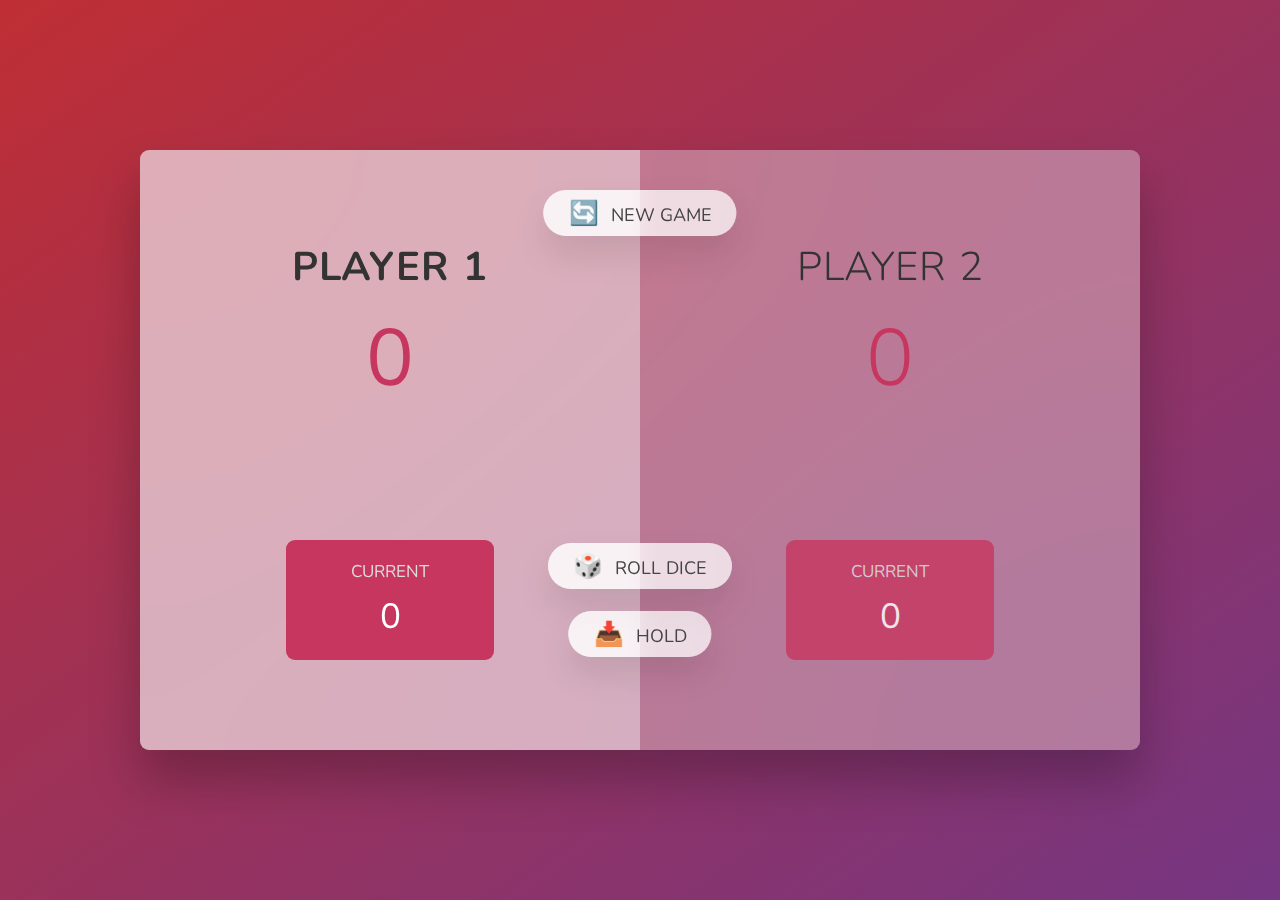
==== no-js.html @ 66d28e91 "First version of the game !" ====
<!DOCTYPE html>
<html lang="en">
  <head>
    <meta charset="UTF-8" />
    <link rel="stylesheet" href="style.css" />
    <title>NO JAVA SCRIPT ENABLED</title>
    <style>
      .container {
        position: absolute;
        top: 38%;
        text-align: center;
        left: 33%;
      }

      .alert,
      .subalert {
        display: block;
        font-size: 5rem;
      }

      .alert {
        margin-bottom: -5.8rem; /* Adjust as needed */
        color: #f0e5d8;
        display: block ruby;
      }

      .subalert {
        font-size: 1.8rem;
        color: #f0e5d8;
        position: relative;
        top: 7rem;
      }

      .highlighted {
        color: #ffc478;
      }
    </style>
    <script>
      // redirection to the main website if javascript is enabled
      document.location = "index.html";
    </script>
  </head>
  <body>
    <div class="container">
      <h1 class="alert">
        <span class="highlighted">Javascript</span> Is Not Enabled!
      </h1>
      <p class="subalert">
        Please Enable <span class="highlighted">Javascript</span> Or Use Another
        Web browser That Supports <span class="highlighted">Javascript</span> :)
      </p>
    </div>
  </body>
</html>
---- style.css ----
@import url("https://fonts.googleapis.com/css2?family=Nunito&display=swap");

* {
  margin: 0;
  padding: 0;
  box-sizing: inherit;
}

html {
  font-size: 62.5%;
  box-sizing: border-box;
}

body {
  font-family: "Nunito", sans-serif;
  font-weight: 400;
  height: 100vh;
  color: #333;
  background-image: linear-gradient(to top left, #753682 0%, #bf2e34 100%);
  display: flex;
  align-items: center;
  justify-content: center;
}

/* LAYOUT */
main {
  position: relative;
  width: 100rem;
  height: 60rem;
  background-color: rgba(255, 255, 255, 0.35);
  backdrop-filter: blur(200px);
  filter: blur();
  box-shadow: 0 3rem 5rem rgba(0, 0, 0, 0.25);
  border-radius: 9px;
  overflow: hidden;
  display: flex;
}

.player {
  flex: 50%;
  padding: 9rem;
  display: flex;
  flex-direction: column;
  align-items: center;
  transition: all 0.75s;
}

/* ELEMENTS */
.name {
  position: relative;
  font-size: 4rem;
  text-transform: uppercase;
  letter-spacing: 1px;
  word-spacing: 2px;
  font-weight: 300;
  margin-bottom: 1rem;
}

.score {
  font-size: 8rem;
  font-weight: 300;
  color: #c7365f;
  margin-bottom: auto;
}

.player--active {
  background-color: rgba(255, 255, 255, 0.4);
}
.player--active .name {
  font-weight: 700;
}
.player--active .score {
  font-weight: 400;
}

.player--active .current {
  opacity: 1;
}

.current {
  background-color: #c7365f;
  opacity: 0.8;
  border-radius: 9px;
  color: #fff;
  width: 65%;
  padding: 2rem;
  text-align: center;
  transition: all 0.75s;
}

.current-label {
  text-transform: uppercase;
  margin-bottom: 1rem;
  font-size: 1.7rem;
  color: #ddd;
}

.current-score {
  font-size: 3.5rem;
}

/* ABSOLUTE POSITIONED ELEMENTS */
.btn {
  position: absolute;
  left: 50%;
  transform: translateX(-50%);
  color: #444;
  background: none;
  border: none;
  font-family: inherit;
  font-size: 1.8rem;
  text-transform: uppercase;
  cursor: pointer;
  font-weight: 400;
  transition: all 0.2s;

  background-color: white;
  background-color: rgba(255, 255, 255, 0.6);
  backdrop-filter: blur(10px);

  padding: 0.7rem 2.5rem;
  border-radius: 50rem;
  box-shadow: 0 1.75rem 3.5rem rgba(0, 0, 0, 0.1);
}

.btn::first-letter {
  font-size: 2.4rem;
  display: inline-block;
  margin-right: 0.7rem;
}

.btn--new {
  top: 4rem;
}
.btn--roll {
  top: 39.3rem;
}
.btn--hold {
  top: 46.1rem;
}

.btn:active {
  transform: translate(-50%, 3px);
  box-shadow: 0 1rem 2rem rgba(0, 0, 0, 0.15);
}

.btn:focus {
  outline: none;
}

.dice {
  position: absolute;
  left: 50%;
  top: 16.5rem;
  transform: translateX(-50%);
  height: 10rem;
  box-shadow: 0 2rem 5rem rgba(0, 0, 0, 0.2);
}

.player--winner {
  background-color: #2f2f2f;
}

.player--winner .name {
  font-weight: 700;
  color: #c7365f;
}

.hidden {
  display: none;
}
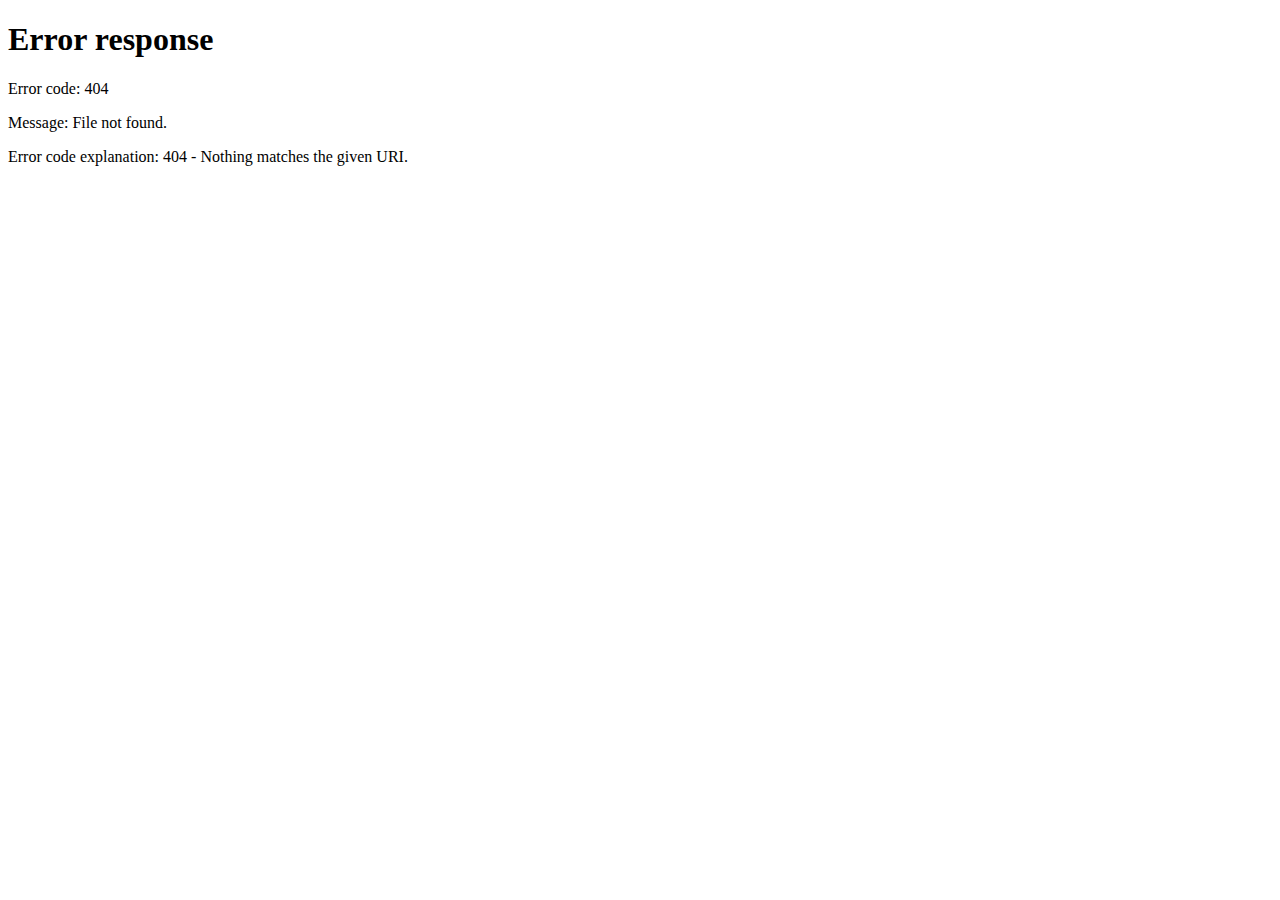
==== commit d2eef15b: "Fixing 404 Error" ====
--- a/no-js.html
+++ b/no-js.html
@@ -37,7 +37,7 @@
     </style>
     <script>
       // redirection to the main website if javascript is enabled
-      document.location = "index.html";
+      document.location = "/pigGame/";
     </script>
   </head>
   <body>
